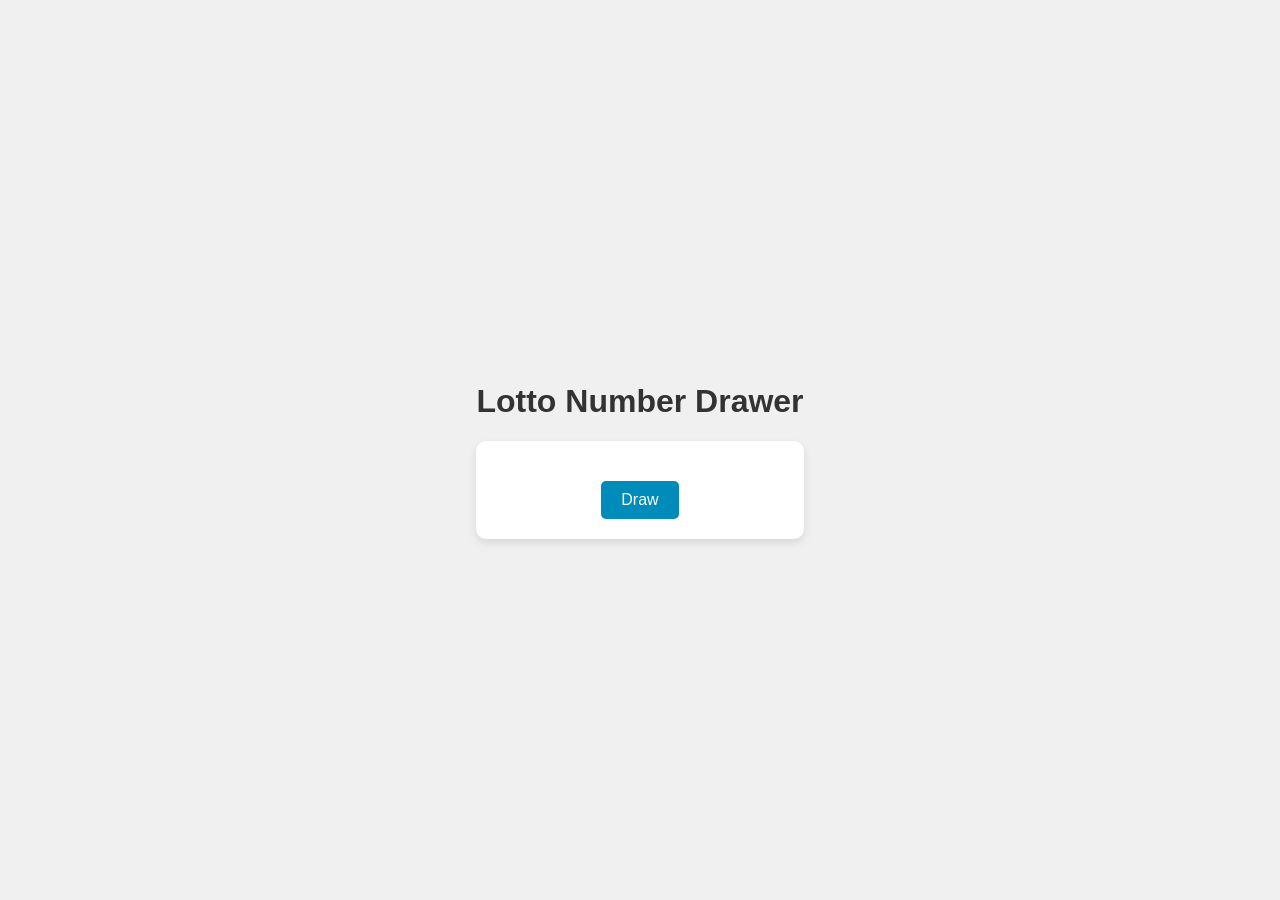
==== index.html @ dddeed15 "Update project files with current work Co-Authored-By: Claude Sonnet 4.6 <noreply@anthropic.com>" ====
<!DOCTYPE html>
<html lang="en">
<head>
    <meta charset="UTF-8" />
    <meta name="viewport" content="width=device-width, initial-scale=1.0" />
    <title>Lotto Number Drawer</title>
    <link href='/style.css' rel='stylesheet'>
</head>
<body>
    <div class="container">
        <h1>Lotto Number Drawer</h1>
        <div class="lotto-machine">
            <div id="numbers" class="number-container"></div>
            <button id="draw-button">Draw</button>
        </div>
    </div>
    <script defer type="text/javascript" src="/main.js"></script>
</body>
</html>
---- style.css ----
body {
    font-family: sans-serif;
    background-color: #f0f0f0;
    display: flex;
    justify-content: center;
    align-items: center;
    min-height: 100vh;
    margin: 0;
}

.container {
    text-align: center;
}

h1 {
    color: #333;
}

.lotto-machine {
    background-color: #fff;
    border-radius: 10px;
    padding: 20px;
    box-shadow: 0 4px 8px rgba(0, 0, 0, 0.1);
}

.number-container {
    display: flex;
    justify-content: center;
    gap: 10px;
    margin-bottom: 20px;
}

.number {
    width: 50px;
    height: 50px;
    border-radius: 50%;
    background-color: #4CAF50;
    color: white;
    display: flex;
    justify-content: center;
    align-items: center;
    font-size: 24px;
    font-weight: bold;
}

#draw-button {
    background-color: #008CBA;
    color: white;
    border: none;
    padding: 10px 20px;
    font-size: 16px;
    border-radius: 5px;
    cursor: pointer;
    transition: background-color 0.3s;
}

#draw-button:hover {
    background-color: #005f7a;
}
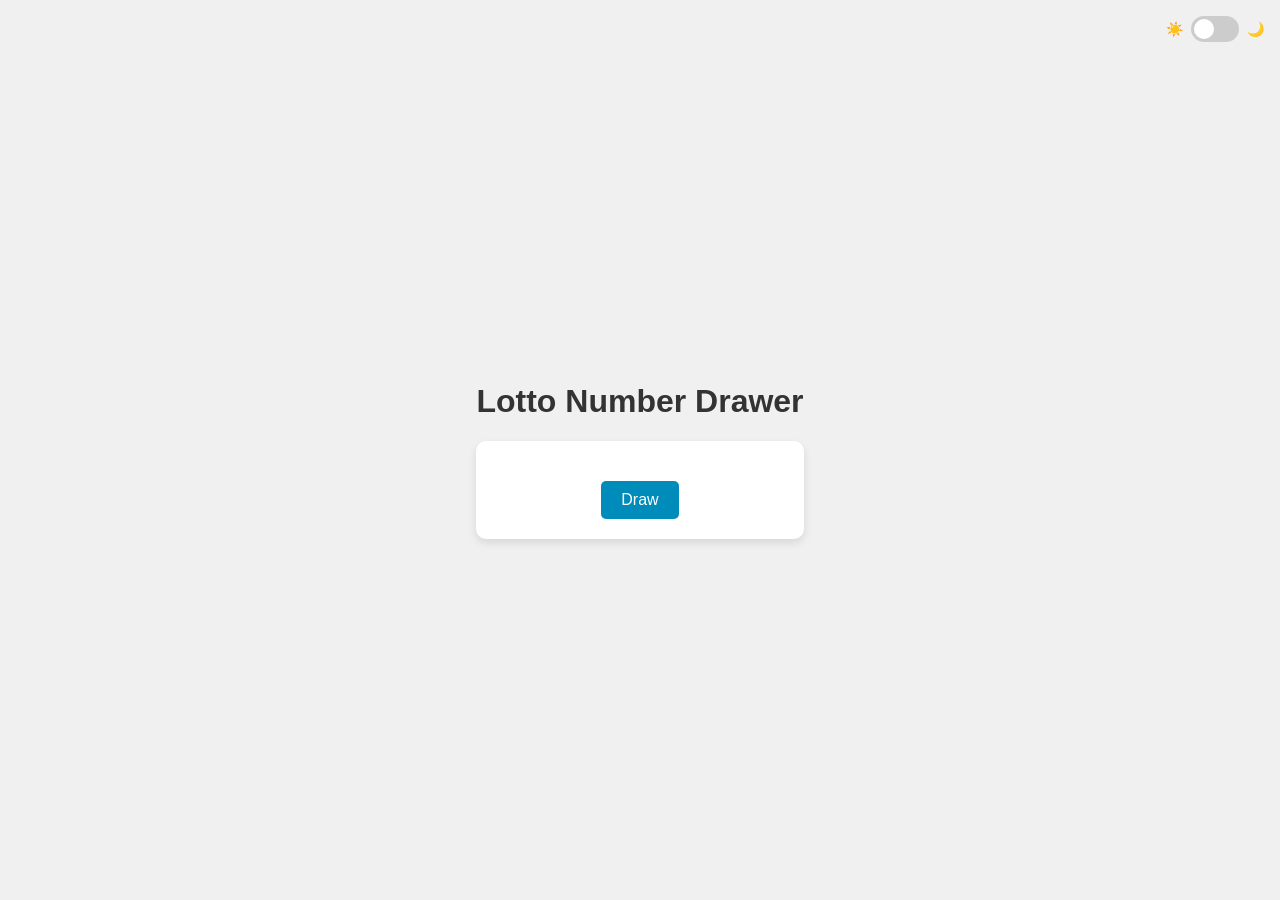
==== commit a5cfa73b: "Add dark/light mode toggle with localStorage persistence Co-Authored-By: Claude Sonnet 4.6 <noreply@" ====
--- a/index.html
+++ b/index.html
@@ -7,6 +7,14 @@
     <link href='/style.css' rel='stylesheet'>
 </head>
 <body>
+    <label class="theme-toggle" aria-label="Toggle dark mode">
+        <span>☀️</span>
+        <div class="toggle-switch">
+            <input type="checkbox" id="theme-toggle-input">
+            <div class="toggle-slider"></div>
+        </div>
+        <span>🌙</span>
+    </label>
     <div class="container">
         <h1>Lotto Number Drawer</h1>
         <div class="lotto-machine">
--- a/style.css
+++ b/style.css
@@ -1,11 +1,30 @@
+:root {
+    --bg-color: #f0f0f0;
+    --container-bg: #fff;
+    --text-color: #333;
+    --shadow: 0 4px 8px rgba(0, 0, 0, 0.1);
+    --toggle-bg: #ccc;
+    --toggle-knob: #fff;
+}
+
+body.dark {
+    --bg-color: #1a1a2e;
+    --container-bg: #16213e;
+    --text-color: #e0e0e0;
+    --shadow: 0 4px 8px rgba(0, 0, 0, 0.5);
+    --toggle-bg: #008CBA;
+    --toggle-knob: #fff;
+}
+
 body {
     font-family: sans-serif;
-    background-color: #f0f0f0;
+    background-color: var(--bg-color);
     display: flex;
     justify-content: center;
     align-items: center;
     min-height: 100vh;
     margin: 0;
+    transition: background-color 0.3s;
 }
 
 .container {
@@ -13,14 +32,16 @@
 }
 
 h1 {
-    color: #333;
+    color: var(--text-color);
+    transition: color 0.3s;
 }
 
 .lotto-machine {
-    background-color: #fff;
+    background-color: var(--container-bg);
     border-radius: 10px;
     padding: 20px;
-    box-shadow: 0 4px 8px rgba(0, 0, 0, 0.1);
+    box-shadow: var(--shadow);
+    transition: background-color 0.3s, box-shadow 0.3s;
 }
 
 .number-container {
@@ -56,4 +77,58 @@
 
 #draw-button:hover {
     background-color: #005f7a;
+}
+
+.theme-toggle {
+    position: fixed;
+    top: 16px;
+    right: 16px;
+    display: flex;
+    align-items: center;
+    gap: 8px;
+    cursor: pointer;
+    user-select: none;
+}
+
+.theme-toggle span {
+    font-size: 14px;
+    color: var(--text-color);
+    transition: color 0.3s;
+}
+
+.toggle-switch {
+    position: relative;
+    width: 48px;
+    height: 26px;
+}
+
+.toggle-switch input {
+    opacity: 0;
+    width: 0;
+    height: 0;
+}
+
+.toggle-slider {
+    position: absolute;
+    inset: 0;
+    background-color: var(--toggle-bg);
+    border-radius: 26px;
+    transition: background-color 0.3s;
+    cursor: pointer;
+}
+
+.toggle-slider::before {
+    content: '';
+    position: absolute;
+    width: 20px;
+    height: 20px;
+    left: 3px;
+    top: 3px;
+    background-color: var(--toggle-knob);
+    border-radius: 50%;
+    transition: transform 0.3s;
+}
+
+.toggle-switch input:checked + .toggle-slider::before {
+    transform: translateX(22px);
 }
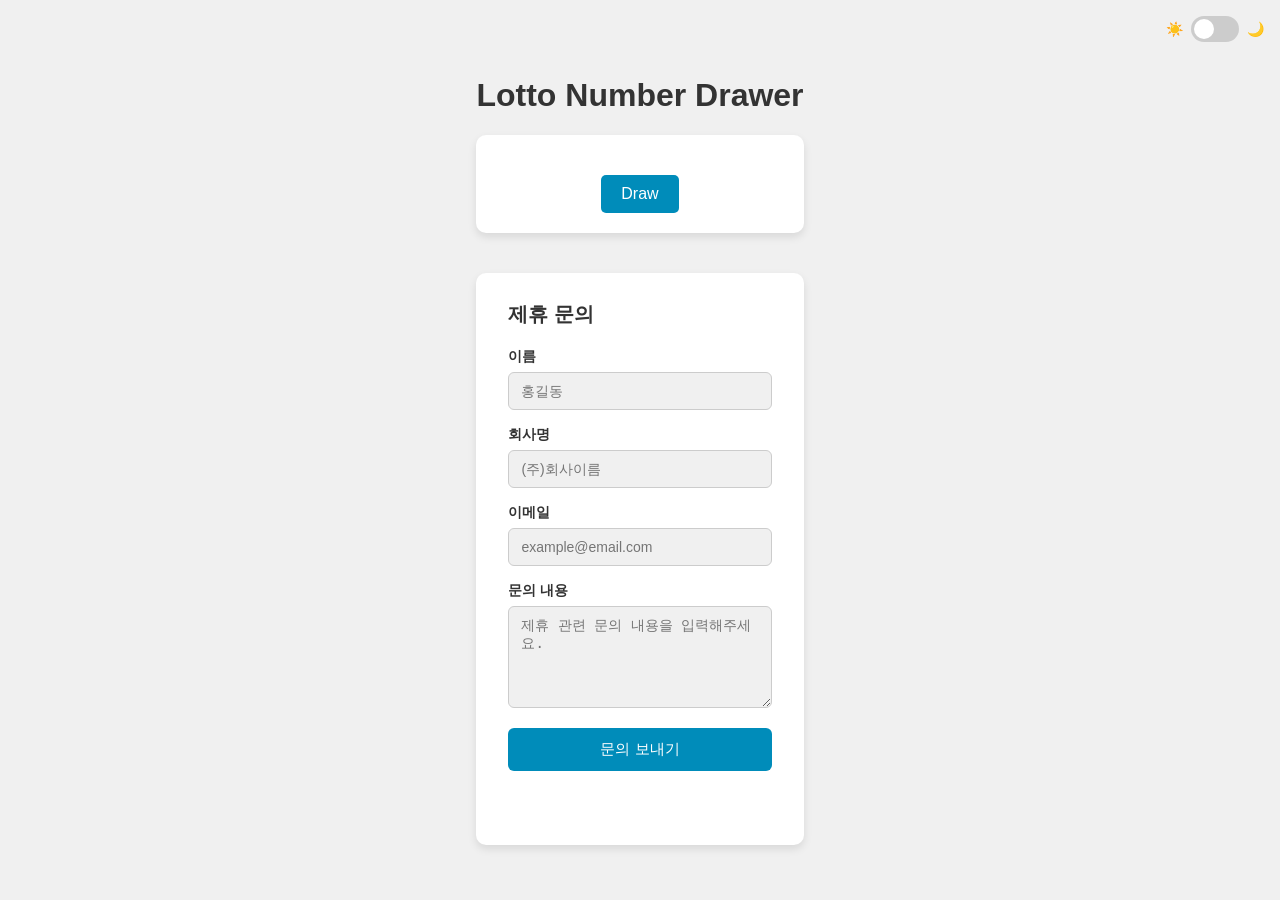
==== commit 0b61ac16: "Add partnership inquiry form via Formspree Co-Authored-By: Claude Sonnet 4.6 <noreply@anthropic.com>" ====
--- a/index.html
+++ b/index.html
@@ -18,8 +18,32 @@
     <div class="container">
         <h1>Lotto Number Drawer</h1>
         <div class="lotto-machine">
-            <div id="numbers" class="number-container"></div>
+            <div id="games" class="games-container"></div>
             <button id="draw-button">Draw</button>
+        </div>
+
+        <div class="contact-section">
+            <h2>제휴 문의</h2>
+            <form id="contact-form" action="https://formspree.io/f/mnjollnq" method="POST">
+                <div class="form-group">
+                    <label for="name">이름</label>
+                    <input type="text" id="name" name="name" placeholder="홍길동" required>
+                </div>
+                <div class="form-group">
+                    <label for="company">회사명</label>
+                    <input type="text" id="company" name="company" placeholder="(주)회사이름">
+                </div>
+                <div class="form-group">
+                    <label for="email">이메일</label>
+                    <input type="email" id="email" name="email" placeholder="example@email.com" required>
+                </div>
+                <div class="form-group">
+                    <label for="message">문의 내용</label>
+                    <textarea id="message" name="message" rows="5" placeholder="제휴 관련 문의 내용을 입력해주세요." required></textarea>
+                </div>
+                <button type="submit" class="submit-button">문의 보내기</button>
+                <p id="form-status" class="form-status"></p>
+            </form>
         </div>
     </div>
     <script defer type="text/javascript" src="/main.js"></script>
--- a/style.css
+++ b/style.css
@@ -44,11 +44,33 @@
     transition: background-color 0.3s, box-shadow 0.3s;
 }
 
+.games-container {
+    display: flex;
+    flex-direction: column;
+    gap: 12px;
+    margin-bottom: 20px;
+}
+
+.game-row {
+    display: flex;
+    align-items: center;
+    gap: 12px;
+}
+
+.game-label {
+    width: 60px;
+    font-size: 13px;
+    font-weight: bold;
+    color: var(--text-color);
+    text-align: right;
+    flex-shrink: 0;
+    transition: color 0.3s;
+}
+
 .number-container {
     display: flex;
     justify-content: center;
-    gap: 10px;
-    margin-bottom: 20px;
+    gap: 8px;
 }
 
 .number {
@@ -63,6 +85,12 @@
     font-size: 24px;
     font-weight: bold;
 }
+
+.game-row:nth-child(1) .number { background-color: #e74c3c; }
+.game-row:nth-child(2) .number { background-color: #e67e22; }
+.game-row:nth-child(3) .number { background-color: #2ecc71; }
+.game-row:nth-child(4) .number { background-color: #3498db; }
+.game-row:nth-child(5) .number { background-color: #9b59b6; }
 
 #draw-button {
     background-color: #008CBA;
@@ -131,4 +159,87 @@
 
 .toggle-switch input:checked + .toggle-slider::before {
     transform: translateX(22px);
+}
+
+.contact-section {
+    margin-top: 40px;
+    background-color: var(--container-bg);
+    border-radius: 10px;
+    padding: 28px 32px;
+    box-shadow: var(--shadow);
+    transition: background-color 0.3s, box-shadow 0.3s;
+    text-align: left;
+    max-width: 480px;
+}
+
+.contact-section h2 {
+    color: var(--text-color);
+    margin: 0 0 20px;
+    font-size: 20px;
+    transition: color 0.3s;
+}
+
+.form-group {
+    display: flex;
+    flex-direction: column;
+    gap: 6px;
+    margin-bottom: 16px;
+}
+
+.form-group label {
+    font-size: 14px;
+    font-weight: bold;
+    color: var(--text-color);
+    transition: color 0.3s;
+}
+
+.form-group input,
+.form-group textarea {
+    padding: 10px 12px;
+    border: 1px solid #ccc;
+    border-radius: 6px;
+    font-size: 14px;
+    background-color: var(--bg-color);
+    color: var(--text-color);
+    transition: background-color 0.3s, color 0.3s, border-color 0.3s;
+    outline: none;
+    resize: vertical;
+}
+
+.form-group input:focus,
+.form-group textarea:focus {
+    border-color: #008CBA;
+}
+
+.submit-button {
+    width: 100%;
+    background-color: #008CBA;
+    color: white;
+    border: none;
+    padding: 12px;
+    font-size: 15px;
+    border-radius: 6px;
+    cursor: pointer;
+    transition: background-color 0.3s;
+    margin-top: 4px;
+}
+
+.submit-button:hover {
+    background-color: #005f7a;
+}
+
+.form-status {
+    margin-top: 12px;
+    font-size: 14px;
+    text-align: center;
+    min-height: 20px;
+    color: var(--text-color);
+}
+
+.form-status.success {
+    color: #2ecc71;
+}
+
+.form-status.error {
+    color: #e74c3c;
 }
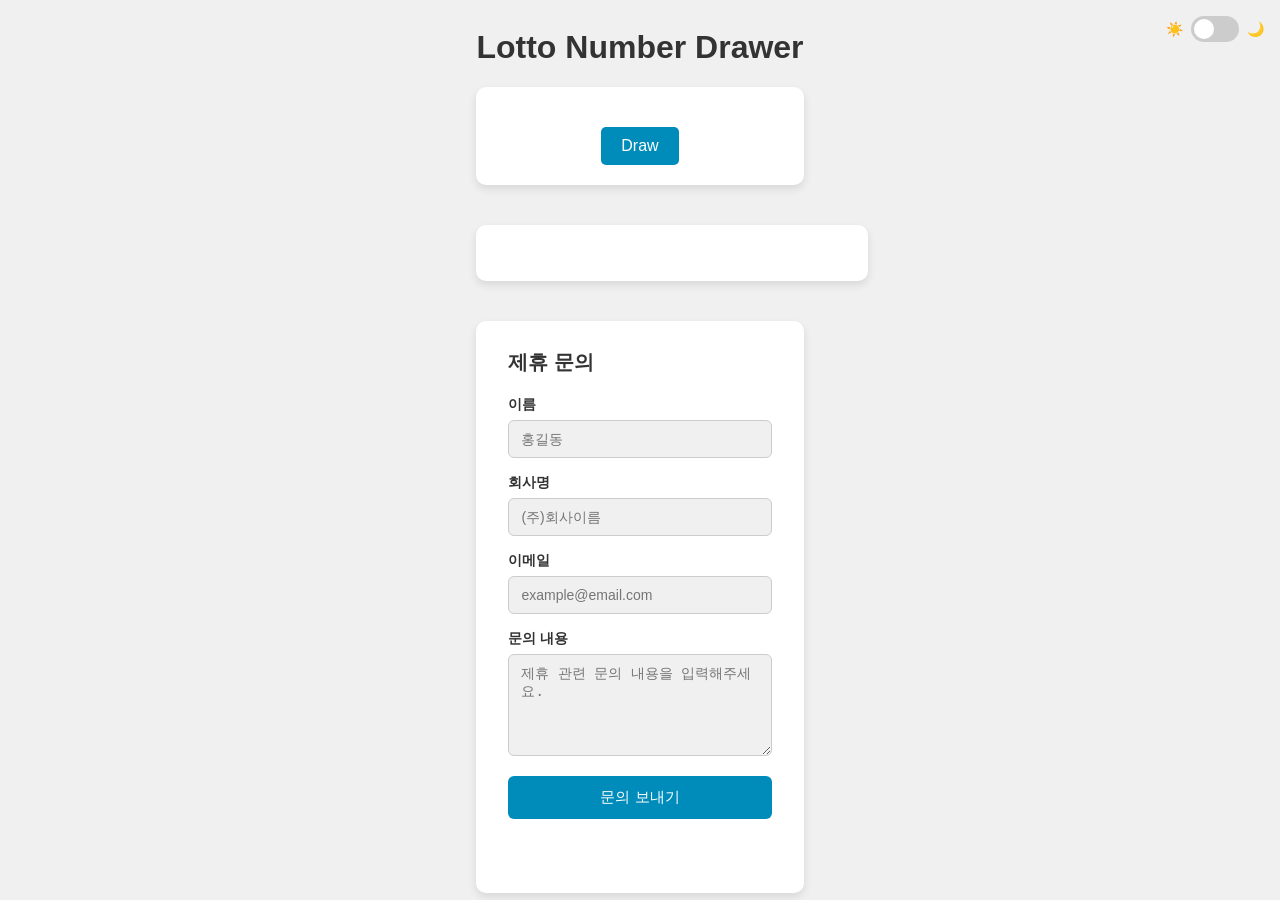
==== commit 2c3eeb48: "Add Disqus comment section below the page Co-Authored-By: Claude Sonnet 4.6 <noreply@anthropic.com>" ====
--- a/index.html
+++ b/index.html
@@ -20,6 +20,19 @@
         <div class="lotto-machine">
             <div id="games" class="games-container"></div>
             <button id="draw-button">Draw</button>
+        </div>
+
+        <div class="disqus-section">
+            <div id="disqus_thread"></div>
+            <script>
+                (function() {
+                var d = document, s = d.createElement('script');
+                s.src = 'https://productbuilder-evhh7udbrf.disqus.com/embed.js';
+                s.setAttribute('data-timestamp', +new Date());
+                (d.head || d.body).appendChild(s);
+                })();
+            </script>
+            <noscript>Please enable JavaScript to view the <a href="https://disqus.com/?ref_noscript">comments powered by Disqus.</a></noscript>
         </div>
 
         <div class="contact-section">
--- a/style.css
+++ b/style.css
@@ -161,6 +161,17 @@
     transform: translateX(22px);
 }
 
+.disqus-section {
+    margin-top: 40px;
+    background-color: var(--container-bg);
+    border-radius: 10px;
+    padding: 28px 32px;
+    box-shadow: var(--shadow);
+    transition: background-color 0.3s, box-shadow 0.3s;
+    max-width: 680px;
+    width: 100%;
+}
+
 .contact-section {
     margin-top: 40px;
     background-color: var(--container-bg);
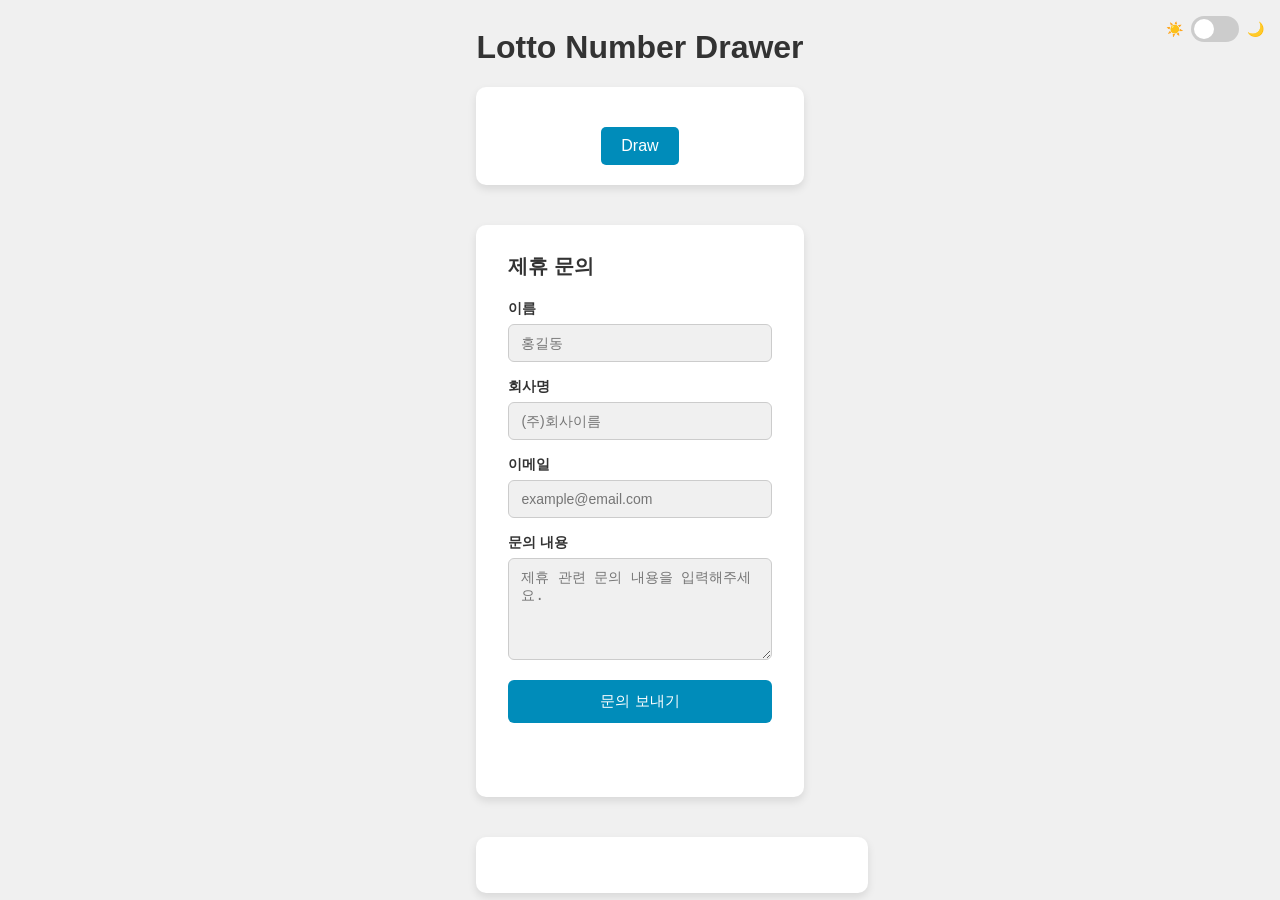
==== commit 1dcb9bff: "Move Disqus to bottom, unify game ball color to blue Co-Authored-By: Claude Sonnet 4.6 <noreply@anth" ====
--- a/index.html
+++ b/index.html
@@ -20,19 +20,6 @@
         <div class="lotto-machine">
             <div id="games" class="games-container"></div>
             <button id="draw-button">Draw</button>
-        </div>
-
-        <div class="disqus-section">
-            <div id="disqus_thread"></div>
-            <script>
-                (function() {
-                var d = document, s = d.createElement('script');
-                s.src = 'https://productbuilder-evhh7udbrf.disqus.com/embed.js';
-                s.setAttribute('data-timestamp', +new Date());
-                (d.head || d.body).appendChild(s);
-                })();
-            </script>
-            <noscript>Please enable JavaScript to view the <a href="https://disqus.com/?ref_noscript">comments powered by Disqus.</a></noscript>
         </div>
 
         <div class="contact-section">
@@ -58,6 +45,19 @@
                 <p id="form-status" class="form-status"></p>
             </form>
         </div>
+
+        <div class="disqus-section">
+            <div id="disqus_thread"></div>
+            <script>
+                (function() {
+                var d = document, s = d.createElement('script');
+                s.src = 'https://productbuilder-evhh7udbrf.disqus.com/embed.js';
+                s.setAttribute('data-timestamp', +new Date());
+                (d.head || d.body).appendChild(s);
+                })();
+            </script>
+            <noscript>Please enable JavaScript to view the <a href="https://disqus.com/?ref_noscript">comments powered by Disqus.</a></noscript>
+        </div>
     </div>
     <script defer type="text/javascript" src="/main.js"></script>
 </body>
--- a/style.css
+++ b/style.css
@@ -86,11 +86,7 @@
     font-weight: bold;
 }
 
-.game-row:nth-child(1) .number { background-color: #e74c3c; }
-.game-row:nth-child(2) .number { background-color: #e67e22; }
-.game-row:nth-child(3) .number { background-color: #2ecc71; }
-.game-row:nth-child(4) .number { background-color: #3498db; }
-.game-row:nth-child(5) .number { background-color: #9b59b6; }
+.game-row .number { background-color: #3498db; }
 
 #draw-button {
     background-color: #008CBA;
